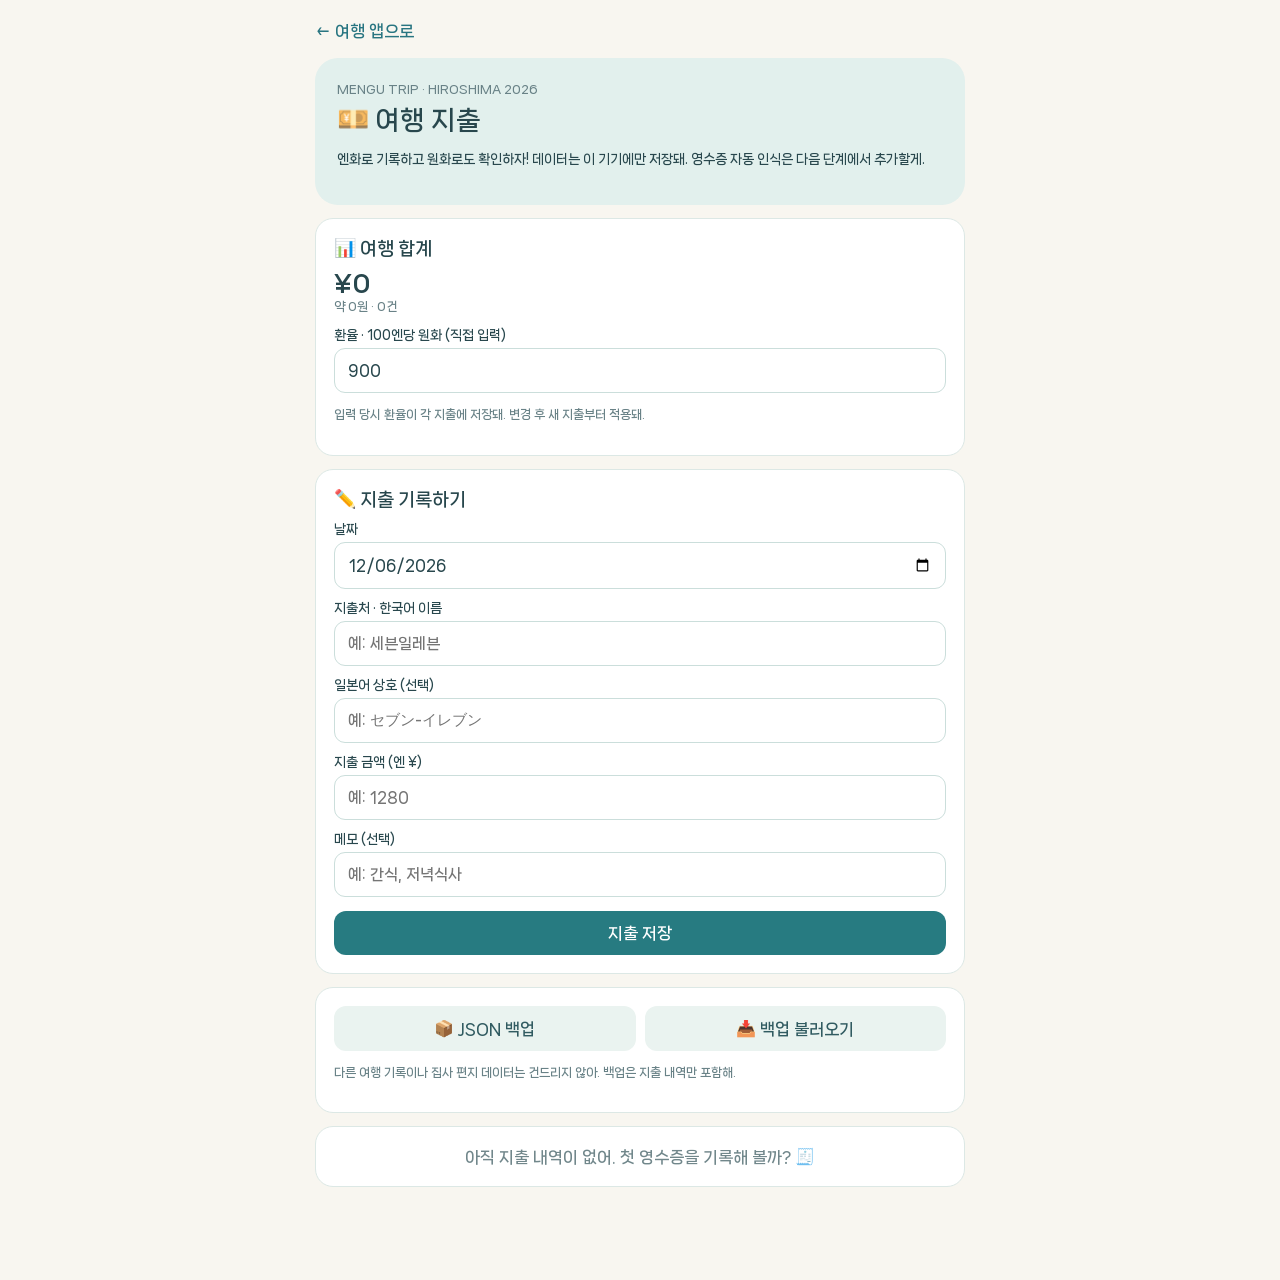
==== expenses.html @ 41f255ac "Add offline expense tracker with date groups, yen and KRW, edit delete and JSON backup" ====
<!doctype html><html lang="ko"><head><meta charset="utf-8"><meta name="viewport" content="width=device-width,initial-scale=1"><meta name="theme-color" content="#f8f6f0"><title>여행 지출 · MENGU TRIP</title><style>@font-face{font-family:Neo;src:url('./assets/fonts/NanumSquareNeo-Bold.woff2') format('woff2');font-weight:400 700;font-display:swap}@font-face{font-family:Neo;src:url('./assets/fonts/NanumSquareNeo-ExtraBold.woff2') format('woff2');font-weight:800 900;font-display:swap}*{box-sizing:border-box}body{background:#f8f6f0;color:#28474d;font-family:Neo,-apple-system,sans-serif;margin:0;padding:18px 14px 80px}.wrap{max-width:650px;margin:auto}.back{display:inline-block;text-decoration:none;color:#287581;margin:4px 0 18px}.hero{background:#e2f0ed;padding:22px;border-radius:23px}.hero h1{margin:5px 0;font-size:26px}.hero p{font-size:13px;line-height:1.7}.card{background:#fff;border:1px solid #dce8e5;border-radius:18px;padding:18px;margin:13px 0}h2{font-size:18px;margin:0 0 12px}label{display:block;font-size:13px;margin:12px 0 6px}input,select{width:100%;border:1px solid #cbdedb;border-radius:11px;padding:13px;background:white;font:inherit;font-size:15px;color:#28474d}.btn{border:0;border-radius:12px;background:#277b81;color:#fff;padding:13px;font:inherit;cursor:pointer}.btn.secondary{background:#eaf3f0;color:#315b61}.btn.danger{background:#fff0ed;color:#ad4b4b}.row{display:flex;gap:9px}.row>*{flex:1}.small{font-size:12px;color:#698287;line-height:1.6}.totals{font-size:24px;font-weight:900}.item{padding:14px 0;border-top:1px solid #e8eeec}.item:first-child{border-top:0}.item-head{display:flex;justify-content:space-between;gap:12px}.item-name{font-size:16px}.money{text-align:right;white-space:nowrap}.money strong{display:block}.money span{font-size:12px;color:#71878b}.dayhead{display:flex;justify-content:space-between;align-items:center;gap:10px}.dayhead h2{margin:0}.actions{display:flex;gap:8px;margin-top:10px}.actions button{padding:8px 12px;font-size:12px}.empty{color:#71878b;text-align:center;padding:20px}.note{background:#f1f6f4;border-radius:12px;padding:11px;font-size:12px;line-height:1.7}button:focus-visible,input:focus-visible{outline:3px solid #efba85;outline-offset:2px}</style></head><body><div class="wrap"><a class="back" href="./index.html">← 여행 앱으로</a><header class="hero"><div class="small">MENGU TRIP · HIROSHIMA 2026</div><h1>💴 여행 지출</h1><p>엔화로 기록하고 원화로도 확인하자! 데이터는 이 기기에만 저장돼. 영수증 자동 인식은 다음 단계에서 추가할게.</p></header><section class="card"><h2>📊 여행 합계</h2><div class="totals" id="total">¥0</div><div id="krwTotal" class="small"></div><label for="rate">환율 · 100엔당 원화 (직접 입력)</label><input id="rate" type="number" min="0.01" step="0.01" inputmode="decimal" value="900"><p class="small">입력 당시 환율이 각 지출에 저장돼. 변경 후 새 지출부터 적용돼.</p></section><section class="card"><h2 id="formTitle">✏️ 지출 기록하기</h2><form id="form"><label for="date">날짜</label><input id="date" type="date" required><label for="name">지출처 · 한국어 이름</label><input id="name" required maxlength="100" placeholder="예: 세븐일레븐"><label for="original">일본어 상호 (선택)</label><input id="original" maxlength="120" placeholder="예: セブン-イレブン"><label for="amount">지출 금액 (엔 ¥)</label><input id="amount" type="number" min="1" step="1" inputmode="numeric" required placeholder="예: 1280"><label for="memo">메모 (선택)</label><input id="memo" maxlength="200" placeholder="예: 간식, 저녁식사"><div class="row" style="margin-top:14px"><button class="btn" id="save" type="submit">지출 저장</button><button class="btn secondary" type="button" id="cancel" hidden>수정 취소</button></div></form></section><section class="card"><div class="row"><button class="btn secondary" id="export" type="button">📦 JSON 백업</button><button class="btn secondary" id="importBtn" type="button">📥 백업 불러오기</button></div><input id="importFile" type="file" accept=".json,application/json" hidden><p class="small">다른 여행 기록이나 집사 편지 데이터는 건드리지 않아. 백업은 지출 내역만 포함해.</p></section><section id="list"></section></div><script>
'use strict';const $=id=>document.getElementById(id),KEY='mengu-trip-expenses-v1',RATE='mengu-trip-expense-rate-v1';let items=[],editing=null;const yen=n=>'¥'+Math.round(n).toLocaleString('ko-KR'),won=n=>'약 '+Math.round(n).toLocaleString('ko-KR')+'원';const today=()=>new Date().toLocaleDateString('sv-SE');function load(){try{const v=JSON.parse(localStorage.getItem(KEY)||'[]');items=Array.isArray(v)?v.filter(x=>x&&typeof x.id==='string'&&Number.isFinite(+x.amount)&&+x.amount>0):[];}catch{items=[];}const r=+localStorage.getItem(RATE);if(Number.isFinite(r)&&r>0)$('rate').value=r;$('date').value=today();render();}function save(){try{localStorage.setItem(KEY,JSON.stringify(items));return true;}catch(e){alert('저장에 실패했어. 저장 공간을 확인해 줘.');return false;}}function rate(){const r=Number($('rate').value);return Number.isFinite(r)&&r>0?r:900;}function formatDay(d){return d.replace(/-/g,'. ')}function render(){const total=items.reduce((a,b)=>a+Number(b.amount),0),krw=items.reduce((a,b)=>a+Number(b.amount)*Number(b.rate)/100,0);$('total').textContent=yen(total);$('krwTotal').textContent=won(krw)+' · '+items.length+'건';const root=$('list');root.replaceChildren();const days=[...new Set(items.map(x=>x.date))].sort().reverse();if(!days.length){const e=document.createElement('section');e.className='card empty';e.textContent='아직 지출 내역이 없어. 첫 영수증을 기록해 볼까? 🧾';root.append(e);return;}days.forEach(date=>{const dayItems=items.filter(x=>x.date===date),box=document.createElement('section');box.className='card';const head=document.createElement('div');head.className='dayhead';const title=document.createElement('h2');title.textContent='📅 '+formatDay(date);const subtotal=document.createElement('strong');subtotal.textContent=yen(dayItems.reduce((a,b)=>a+Number(b.amount),0));head.append(title,subtotal);box.append(head);dayItems.forEach(item=>{const row=document.createElement('div');row.className='item';const top=document.createElement('div');top.className='item-head';const info=document.createElement('div');const nm=document.createElement('strong');nm.className='item-name';nm.textContent=item.name;info.append(nm);if(item.original){const j=document.createElement('div');j.className='small';j.textContent=item.original;info.append(j);}if(item.memo){const m=document.createElement('div');m.className='small';m.textContent=item.memo;info.append(m);}const cost=document.createElement('div');cost.className='money';const y=document.createElement('strong');y.textContent=yen(item.amount);const k=document.createElement('span');k.textContent=won(item.amount*item.rate/100);cost.append(y,k);top.append(info,cost);const actions=document.createElement('div');actions.className='actions';const edit=document.createElement('button');edit.className='btn secondary';edit.textContent='수정';edit.onclick=()=>startEdit(item.id);const del=document.createElement('button');del.className='btn danger';del.textContent='삭제';del.onclick=()=>{if(confirm(item.name+' 지출을 삭제할까?')){const next=items.filter(x=>x.id!==item.id);const old=items;items=next;if(!save())items=old;render();}};actions.append(edit,del);row.append(top,actions);box.append(row);});root.append(box);});}function startEdit(id){const item=items.find(x=>x.id===id);if(!item)return;editing=id;for(const key of ['date','name','original','amount','memo'])$(key).value=item[key]??'';$('formTitle').textContent='✏️ 지출 수정하기';$('save').textContent='수정 저장';$('cancel').hidden=false;document.getElementById('form').scrollIntoView({behavior:'smooth',block:'start'});}function reset(){editing=null;$('form').reset();$('date').value=today();$('formTitle').textContent='✏️ 지출 기록하기';$('save').textContent='지출 저장';$('cancel').hidden=true;}$('form').onsubmit=e=>{e.preventDefault();const amount=Number($('amount').value),r=rate(),date=$('date').value,name=$('name').value.trim();if(!/^\d{4}-\d{2}-\d{2}$/.test(date)||!name||!Number.isSafeInteger(amount)||amount<1||!Number.isFinite(r)||r<=0){alert('날짜, 지출처, 금액, 환율을 확인해 줘.');return;}const prev=items;const old=editing?items.find(x=>x.id===editing):null;const item={id:old?.id||('e-'+Date.now()+'-'+Math.random().toString(36).slice(2)),date,name,original:$('original').value.trim(),amount,memo:$('memo').value.trim(),rate:old?.rate??r};items=old?items.map(x=>x.id===old.id?item:x):[...items,item];if(!save()){items=prev;return;}reset();render();};$('cancel').onclick=reset;$('rate').onchange=()=>{const r=Number($('rate').value);if(!Number.isFinite(r)||r<=0){alert('환율은 0보다 커야 해.');return;}try{localStorage.setItem(RATE,String(r));}catch(e){alert('환율 저장에 실패했어.');}};$('export').onclick=()=>{const blob=new Blob([JSON.stringify({app:'MENGU TRIP',type:'expenses',version:1,exportedAt:new Date().toISOString(),items},null,2)],{type:'application/json'});const a=document.createElement('a');const url=URL.createObjectURL(blob);a.href=url;a.download='mengu-trip-expenses-'+today()+'.json';a.click();setTimeout(()=>URL.revokeObjectURL(url),1500);};$('importBtn').onclick=()=>$('importFile').click();$('importFile').onchange=async e=>{const file=e.target.files?.[0];if(!file)return;try{const data=JSON.parse(await file.text());if(data.type!=='expenses'||!Array.isArray(data.items))throw Error('지출 백업 파일이 아니야');const valid=data.items.filter(x=>x&&typeof x.id==='string'&&/^\d{4}-\d{2}-\d{2}$/.test(x.date)&&typeof x.name==='string'&&Number.isSafeInteger(Number(x.amount))&&Number(x.amount)>0&&Number.isFinite(Number(x.rate))&&Number(x.rate)>0);if(valid.length!==data.items.length)throw Error('일부 항목의 데이터가 잘못됐어');if(!confirm('현재 지출 '+items.length+'건을 백업 '+valid.length+'건으로 교체할까?'))return;const old=items;items=valid;if(!save()){items=old;return;}reset();render();alert('지출 내역을 불러왔어!');}catch(err){alert('불러오지 못했어: '+err.message);}finally{e.target.value='';}};load();
</script></body></html>
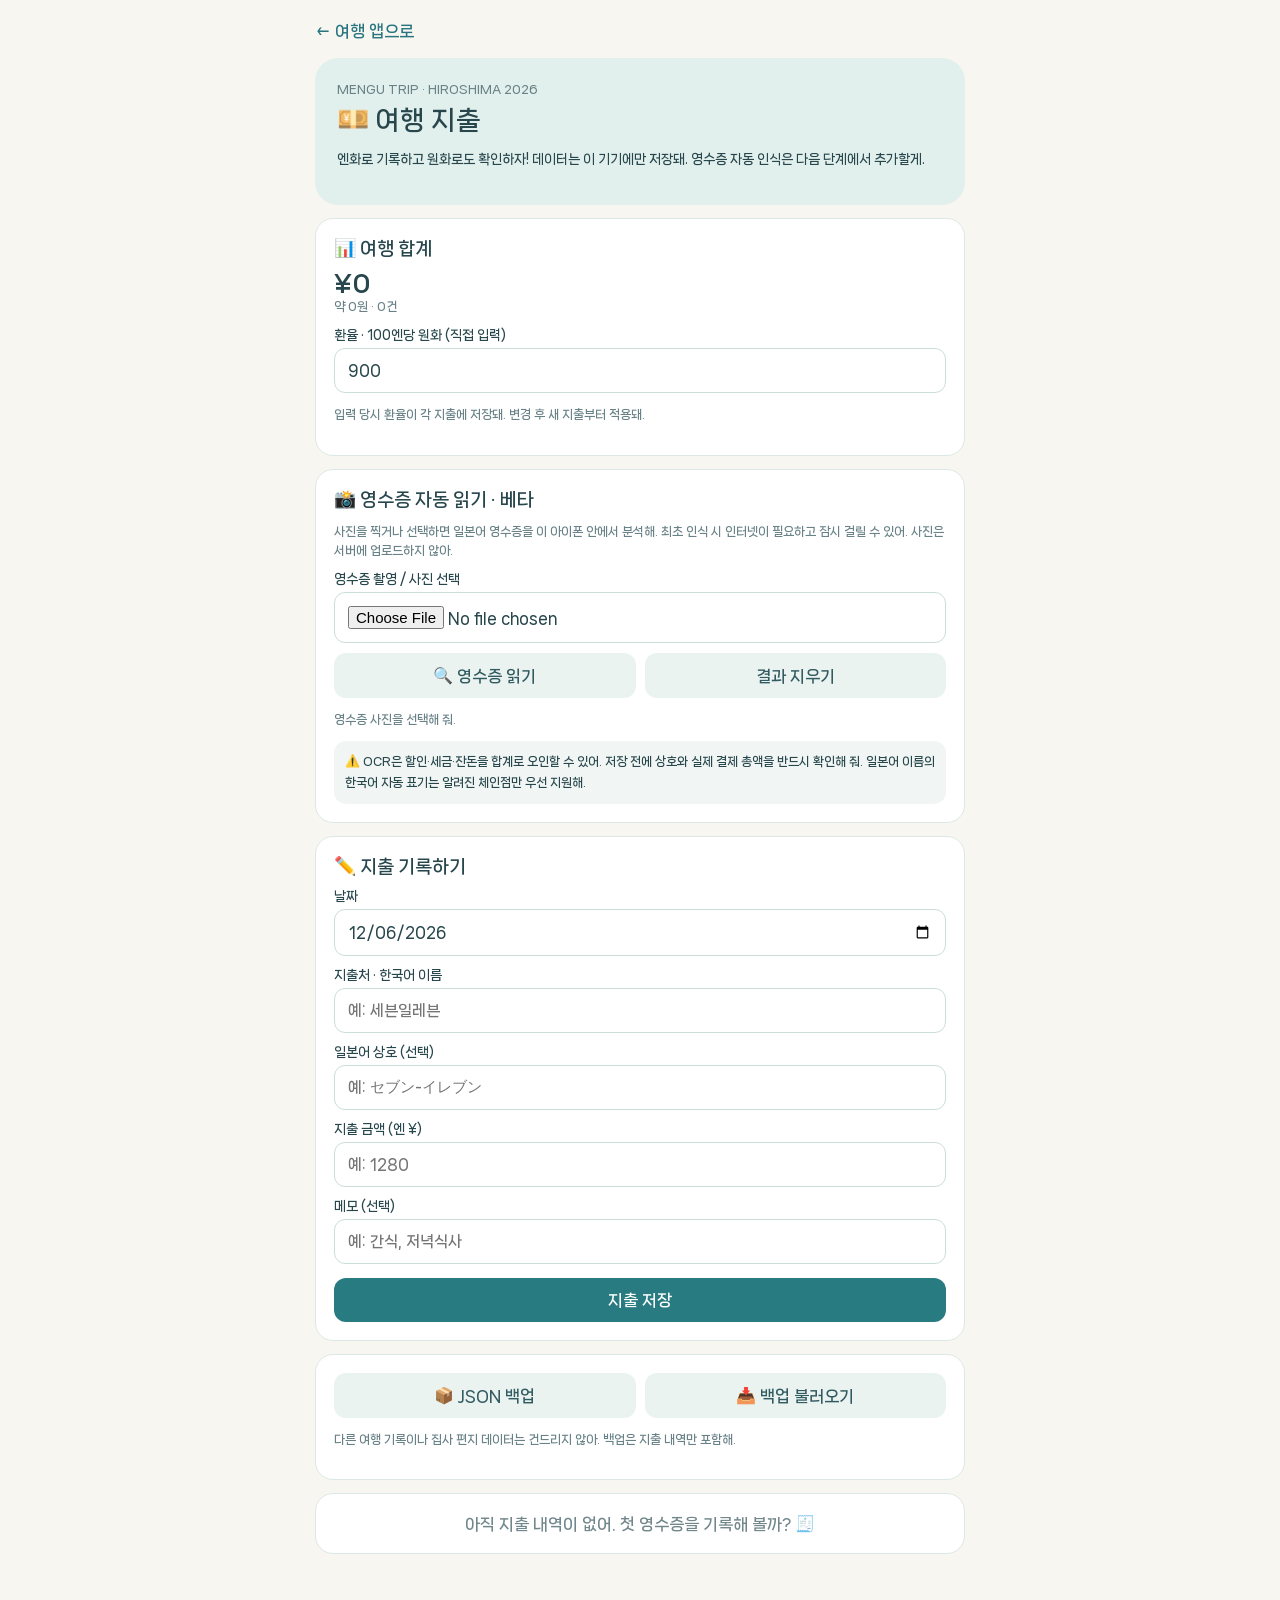
==== commit d7e7e556: "Add on-device Japanese receipt OCR via online-loaded Tesseract.js with merchant and total review" ====
--- a/expenses.html
+++ b/expenses.html
@@ -1,3 +1,11 @@
-<!doctype html><html lang="ko"><head><meta charset="utf-8"><meta name="viewport" content="width=device-width,initial-scale=1"><meta name="theme-color" content="#f8f6f0"><title>여행 지출 · MENGU TRIP</title><style>@font-face{font-family:Neo;src:url('./assets/fonts/NanumSquareNeo-Bold.woff2') format('woff2');font-weight:400 700;font-display:swap}@font-face{font-family:Neo;src:url('./assets/fonts/NanumSquareNeo-ExtraBold.woff2') format('woff2');font-weight:800 900;font-display:swap}*{box-sizing:border-box}body{background:#f8f6f0;color:#28474d;font-family:Neo,-apple-system,sans-serif;margin:0;padding:18px 14px 80px}.wrap{max-width:650px;margin:auto}.back{display:inline-block;text-decoration:none;color:#287581;margin:4px 0 18px}.hero{background:#e2f0ed;padding:22px;border-radius:23px}.hero h1{margin:5px 0;font-size:26px}.hero p{font-size:13px;line-height:1.7}.card{background:#fff;border:1px solid #dce8e5;border-radius:18px;padding:18px;margin:13px 0}h2{font-size:18px;margin:0 0 12px}label{display:block;font-size:13px;margin:12px 0 6px}input,select{width:100%;border:1px solid #cbdedb;border-radius:11px;padding:13px;background:white;font:inherit;font-size:15px;color:#28474d}.btn{border:0;border-radius:12px;background:#277b81;color:#fff;padding:13px;font:inherit;cursor:pointer}.btn.secondary{background:#eaf3f0;color:#315b61}.btn.danger{background:#fff0ed;color:#ad4b4b}.row{display:flex;gap:9px}.row>*{flex:1}.small{font-size:12px;color:#698287;line-height:1.6}.totals{font-size:24px;font-weight:900}.item{padding:14px 0;border-top:1px solid #e8eeec}.item:first-child{border-top:0}.item-head{display:flex;justify-content:space-between;gap:12px}.item-name{font-size:16px}.money{text-align:right;white-space:nowrap}.money strong{display:block}.money span{font-size:12px;color:#71878b}.dayhead{display:flex;justify-content:space-between;align-items:center;gap:10px}.dayhead h2{margin:0}.actions{display:flex;gap:8px;margin-top:10px}.actions button{padding:8px 12px;font-size:12px}.empty{color:#71878b;text-align:center;padding:20px}.note{background:#f1f6f4;border-radius:12px;padding:11px;font-size:12px;line-height:1.7}button:focus-visible,input:focus-visible{outline:3px solid #efba85;outline-offset:2px}</style></head><body><div class="wrap"><a class="back" href="./index.html">← 여행 앱으로</a><header class="hero"><div class="small">MENGU TRIP · HIROSHIMA 2026</div><h1>💴 여행 지출</h1><p>엔화로 기록하고 원화로도 확인하자! 데이터는 이 기기에만 저장돼. 영수증 자동 인식은 다음 단계에서 추가할게.</p></header><section class="card"><h2>📊 여행 합계</h2><div class="totals" id="total">¥0</div><div id="krwTotal" class="small"></div><label for="rate">환율 · 100엔당 원화 (직접 입력)</label><input id="rate" type="number" min="0.01" step="0.01" inputmode="decimal" value="900"><p class="small">입력 당시 환율이 각 지출에 저장돼. 변경 후 새 지출부터 적용돼.</p></section><section class="card"><h2 id="formTitle">✏️ 지출 기록하기</h2><form id="form"><label for="date">날짜</label><input id="date" type="date" required><label for="name">지출처 · 한국어 이름</label><input id="name" required maxlength="100" placeholder="예: 세븐일레븐"><label for="original">일본어 상호 (선택)</label><input id="original" maxlength="120" placeholder="예: セブン-イレブン"><label for="amount">지출 금액 (엔 ¥)</label><input id="amount" type="number" min="1" step="1" inputmode="numeric" required placeholder="예: 1280"><label for="memo">메모 (선택)</label><input id="memo" maxlength="200" placeholder="예: 간식, 저녁식사"><div class="row" style="margin-top:14px"><button class="btn" id="save" type="submit">지출 저장</button><button class="btn secondary" type="button" id="cancel" hidden>수정 취소</button></div></form></section><section class="card"><div class="row"><button class="btn secondary" id="export" type="button">📦 JSON 백업</button><button class="btn secondary" id="importBtn" type="button">📥 백업 불러오기</button></div><input id="importFile" type="file" accept=".json,application/json" hidden><p class="small">다른 여행 기록이나 집사 편지 데이터는 건드리지 않아. 백업은 지출 내역만 포함해.</p></section><section id="list"></section></div><script>
-'use strict';const $=id=>document.getElementById(id),KEY='mengu-trip-expenses-v1',RATE='mengu-trip-expense-rate-v1';let items=[],editing=null;const yen=n=>'¥'+Math.round(n).toLocaleString('ko-KR'),won=n=>'약 '+Math.round(n).toLocaleString('ko-KR')+'원';const today=()=>new Date().toLocaleDateString('sv-SE');function load(){try{const v=JSON.parse(localStorage.getItem(KEY)||'[]');items=Array.isArray(v)?v.filter(x=>x&&typeof x.id==='string'&&Number.isFinite(+x.amount)&&+x.amount>0):[];}catch{items=[];}const r=+localStorage.getItem(RATE);if(Number.isFinite(r)&&r>0)$('rate').value=r;$('date').value=today();render();}function save(){try{localStorage.setItem(KEY,JSON.stringify(items));return true;}catch(e){alert('저장에 실패했어. 저장 공간을 확인해 줘.');return false;}}function rate(){const r=Number($('rate').value);return Number.isFinite(r)&&r>0?r:900;}function formatDay(d){return d.replace(/-/g,'. ')}function render(){const total=items.reduce((a,b)=>a+Number(b.amount),0),krw=items.reduce((a,b)=>a+Number(b.amount)*Number(b.rate)/100,0);$('total').textContent=yen(total);$('krwTotal').textContent=won(krw)+' · '+items.length+'건';const root=$('list');root.replaceChildren();const days=[...new Set(items.map(x=>x.date))].sort().reverse();if(!days.length){const e=document.createElement('section');e.className='card empty';e.textContent='아직 지출 내역이 없어. 첫 영수증을 기록해 볼까? 🧾';root.append(e);return;}days.forEach(date=>{const dayItems=items.filter(x=>x.date===date),box=document.createElement('section');box.className='card';const head=document.createElement('div');head.className='dayhead';const title=document.createElement('h2');title.textContent='📅 '+formatDay(date);const subtotal=document.createElement('strong');subtotal.textContent=yen(dayItems.reduce((a,b)=>a+Number(b.amount),0));head.append(title,subtotal);box.append(head);dayItems.forEach(item=>{const row=document.createElement('div');row.className='item';const top=document.createElement('div');top.className='item-head';const info=document.createElement('div');const nm=document.createElement('strong');nm.className='item-name';nm.textContent=item.name;info.append(nm);if(item.original){const j=document.createElement('div');j.className='small';j.textContent=item.original;info.append(j);}if(item.memo){const m=document.createElement('div');m.className='small';m.textContent=item.memo;info.append(m);}const cost=document.createElement('div');cost.className='money';const y=document.createElement('strong');y.textContent=yen(item.amount);const k=document.createElement('span');k.textContent=won(item.amount*item.rate/100);cost.append(y,k);top.append(info,cost);const actions=document.createElement('div');actions.className='actions';const edit=document.createElement('button');edit.className='btn secondary';edit.textContent='수정';edit.onclick=()=>startEdit(item.id);const del=document.createElement('button');del.className='btn danger';del.textContent='삭제';del.onclick=()=>{if(confirm(item.name+' 지출을 삭제할까?')){const next=items.filter(x=>x.id!==item.id);const old=items;items=next;if(!save())items=old;render();}};actions.append(edit,del);row.append(top,actions);box.append(row);});root.append(box);});}function startEdit(id){const item=items.find(x=>x.id===id);if(!item)return;editing=id;for(const key of ['date','name','original','amount','memo'])$(key).value=item[key]??'';$('formTitle').textContent='✏️ 지출 수정하기';$('save').textContent='수정 저장';$('cancel').hidden=false;document.getElementById('form').scrollIntoView({behavior:'smooth',block:'start'});}function reset(){editing=null;$('form').reset();$('date').value=today();$('formTitle').textContent='✏️ 지출 기록하기';$('save').textContent='지출 저장';$('cancel').hidden=true;}$('form').onsubmit=e=>{e.preventDefault();const amount=Number($('amount').value),r=rate(),date=$('date').value,name=$('name').value.trim();if(!/^\d{4}-\d{2}-\d{2}$/.test(date)||!name||!Number.isSafeInteger(amount)||amount<1||!Number.isFinite(r)||r<=0){alert('날짜, 지출처, 금액, 환율을 확인해 줘.');return;}const prev=items;const old=editing?items.find(x=>x.id===editing):null;const item={id:old?.id||('e-'+Date.now()+'-'+Math.random().toString(36).slice(2)),date,name,original:$('original').value.trim(),amount,memo:$('memo').value.trim(),rate:old?.rate??r};items=old?items.map(x=>x.id===old.id?item:x):[...items,item];if(!save()){items=prev;return;}reset();render();};$('cancel').onclick=reset;$('rate').onchange=()=>{const r=Number($('rate').value);if(!Number.isFinite(r)||r<=0){alert('환율은 0보다 커야 해.');return;}try{localStorage.setItem(RATE,String(r));}catch(e){alert('환율 저장에 실패했어.');}};$('export').onclick=()=>{const blob=new Blob([JSON.stringify({app:'MENGU TRIP',type:'expenses',version:1,exportedAt:new Date().toISOString(),items},null,2)],{type:'application/json'});const a=document.createElement('a');const url=URL.createObjectURL(blob);a.href=url;a.download='mengu-trip-expenses-'+today()+'.json';a.click();setTimeout(()=>URL.revokeObjectURL(url),1500);};$('importBtn').onclick=()=>$('importFile').click();$('importFile').onchange=async e=>{const file=e.target.files?.[0];if(!file)return;try{const data=JSON.parse(await file.text());if(data.type!=='expenses'||!Array.isArray(data.items))throw Error('지출 백업 파일이 아니야');const valid=data.items.filter(x=>x&&typeof x.id==='string'&&/^\d{4}-\d{2}-\d{2}$/.test(x.date)&&typeof x.name==='string'&&Number.isSafeInteger(Number(x.amount))&&Number(x.amount)>0&&Number.isFinite(Number(x.rate))&&Number(x.rate)>0);if(valid.length!==data.items.length)throw Error('일부 항목의 데이터가 잘못됐어');if(!confirm('현재 지출 '+items.length+'건을 백업 '+valid.length+'건으로 교체할까?'))return;const old=items;items=valid;if(!save()){items=old;return;}reset();render();alert('지출 내역을 불러왔어!');}catch(err){alert('불러오지 못했어: '+err.message);}finally{e.target.value='';}};load();
+<!doctype html><html lang="ko"><head><meta charset="utf-8"><meta name="viewport" content="width=device-width,initial-scale=1"><meta name="theme-color" content="#f8f6f0"><title>여행 지출 · MENGU TRIP</title><style>@font-face{font-family:Neo;src:url('./assets/fonts/NanumSquareNeo-Bold.woff2') format('woff2');font-weight:400 700;font-display:swap}@font-face{font-family:Neo;src:url('./assets/fonts/NanumSquareNeo-ExtraBold.woff2') format('woff2');font-weight:800 900;font-display:swap}*{box-sizing:border-box}body{background:#f8f6f0;color:#28474d;font-family:Neo,-apple-system,sans-serif;margin:0;padding:18px 14px 80px}.wrap{max-width:650px;margin:auto}.back{display:inline-block;text-decoration:none;color:#287581;margin:4px 0 18px}.hero{background:#e2f0ed;padding:22px;border-radius:23px}.hero h1{margin:5px 0;font-size:26px}.hero p{font-size:13px;line-height:1.7}.card{background:#fff;border:1px solid #dce8e5;border-radius:18px;padding:18px;margin:13px 0}h2{font-size:18px;margin:0 0 12px}label{display:block;font-size:13px;margin:12px 0 6px}input,select{width:100%;border:1px solid #cbdedb;border-radius:11px;padding:13px;background:white;font:inherit;font-size:15px;color:#28474d}.btn{border:0;border-radius:12px;background:#277b81;color:#fff;padding:13px;font:inherit;cursor:pointer}.btn.secondary{background:#eaf3f0;color:#315b61}.btn.danger{background:#fff0ed;color:#ad4b4b}.row{display:flex;gap:9px}.row>*{flex:1}.small{font-size:12px;color:#698287;line-height:1.6}.totals{font-size:24px;font-weight:900}.item{padding:14px 0;border-top:1px solid #e8eeec}.item:first-child{border-top:0}.item-head{display:flex;justify-content:space-between;gap:12px}.item-name{font-size:16px}.money{text-align:right;white-space:nowrap}.money strong{display:block}.money span{font-size:12px;color:#71878b}.dayhead{display:flex;justify-content:space-between;align-items:center;gap:10px}.dayhead h2{margin:0}.actions{display:flex;gap:8px;margin-top:10px}.actions button{padding:8px 12px;font-size:12px}.empty{color:#71878b;text-align:center;padding:20px}.note{background:#f1f6f4;border-radius:12px;padding:11px;font-size:12px;line-height:1.7}button:focus-visible,input:focus-visible{outline:3px solid #efba85;outline-offset:2px}</style></head><body><div class="wrap"><a class="back" href="./index.html">← 여행 앱으로</a><header class="hero"><div class="small">MENGU TRIP · HIROSHIMA 2026</div><h1>💴 여행 지출</h1><p>엔화로 기록하고 원화로도 확인하자! 데이터는 이 기기에만 저장돼. 영수증 자동 인식은 다음 단계에서 추가할게.</p></header><section class="card"><h2>📊 여행 합계</h2><div class="totals" id="total">¥0</div><div id="krwTotal" class="small"></div><label for="rate">환율 · 100엔당 원화 (직접 입력)</label><input id="rate" type="number" min="0.01" step="0.01" inputmode="decimal" value="900"><p class="small">입력 당시 환율이 각 지출에 저장돼. 변경 후 새 지출부터 적용돼.</p></section><section class="card"><h2>📸 영수증 자동 읽기 · 베타</h2><p class="small">사진을 찍거나 선택하면 일본어 영수증을 이 아이폰 안에서 분석해. 최초 인식 시 인터넷이 필요하고 잠시 걸릴 수 있어. 사진은 서버에 업로드하지 않아.</p><label for="receipt">영수증 촬영 / 사진 선택</label><input id="receipt" type="file" accept="image/*" capture="environment"><div class="row" style="margin-top:10px"><button class="btn secondary" id="recognize" type="button">🔍 영수증 읽기</button><button class="btn secondary" id="clearOcr" type="button">결과 지우기</button></div><p id="ocrStatus" class="small" role="status" aria-live="polite">영수증 사진을 선택해 줘.</p><details id="ocrDetails" hidden><summary>인식된 원문 확인</summary><pre id="ocrText" style="white-space:pre-wrap;overflow-wrap:anywhere;font-size:12px;max-height:250px;overflow:auto"></pre></details><div class="note">⚠️ OCR은 할인·세금·잔돈을 합계로 오인할 수 있어. <strong>저장 전에 상호와 실제 결제 총액을 반드시 확인해 줘.</strong> 일본어 이름의 한국어 자동 표기는 알려진 체인점만 우선 지원해.</div></section><section class="card"><h2 id="formTitle">✏️ 지출 기록하기</h2><form id="form"><label for="date">날짜</label><input id="date" type="date" required><label for="name">지출처 · 한국어 이름</label><input id="name" required maxlength="100" placeholder="예: 세븐일레븐"><label for="original">일본어 상호 (선택)</label><input id="original" maxlength="120" placeholder="예: セブン-イレブン"><label for="amount">지출 금액 (엔 ¥)</label><input id="amount" type="number" min="1" step="1" inputmode="numeric" required placeholder="예: 1280"><label for="memo">메모 (선택)</label><input id="memo" maxlength="200" placeholder="예: 간식, 저녁식사"><div class="row" style="margin-top:14px"><button class="btn" id="save" type="submit">지출 저장</button><button class="btn secondary" type="button" id="cancel" hidden>수정 취소</button></div></form></section><section class="card"><div class="row"><button class="btn secondary" id="export" type="button">📦 JSON 백업</button><button class="btn secondary" id="importBtn" type="button">📥 백업 불러오기</button></div><input id="importFile" type="file" accept=".json,application/json" hidden><p class="small">다른 여행 기록이나 집사 편지 데이터는 건드리지 않아. 백업은 지출 내역만 포함해.</p></section><section id="list"></section></div><script>
+'use strict';const $=id=>document.getElementById(id),KEY='mengu-trip-expenses-v1',RATE='mengu-trip-expense-rate-v1';let items=[],editing=null;const yen=n=>'¥'+Math.round(n).toLocaleString('ko-KR'),won=n=>'약 '+Math.round(n).toLocaleString('ko-KR')+'원';const today=()=>new Date().toLocaleDateString('sv-SE');function load(){try{const v=JSON.parse(localStorage.getItem(KEY)||'[]');items=Array.isArray(v)?v.filter(x=>x&&typeof x.id==='string'&&Number.isFinite(+x.amount)&&+x.amount>0):[];}catch{items=[];}const r=+localStorage.getItem(RATE);if(Number.isFinite(r)&&r>0)$('rate').value=r;$('date').value=today();render();}function save(){try{localStorage.setItem(KEY,JSON.stringify(items));return true;}catch(e){alert('저장에 실패했어. 저장 공간을 확인해 줘.');return false;}}function rate(){const r=Number($('rate').value);return Number.isFinite(r)&&r>0?r:900;}function formatDay(d){return d.replace(/-/g,'. ')}function render(){const total=items.reduce((a,b)=>a+Number(b.amount),0),krw=items.reduce((a,b)=>a+Number(b.amount)*Number(b.rate)/100,0);$('total').textContent=yen(total);$('krwTotal').textContent=won(krw)+' · '+items.length+'건';const root=$('list');root.replaceChildren();const days=[...new Set(items.map(x=>x.date))].sort().reverse();if(!days.length){const e=document.createElement('section');e.className='card empty';e.textContent='아직 지출 내역이 없어. 첫 영수증을 기록해 볼까? 🧾';root.append(e);return;}days.forEach(date=>{const dayItems=items.filter(x=>x.date===date),box=document.createElement('section');box.className='card';const head=document.createElement('div');head.className='dayhead';const title=document.createElement('h2');title.textContent='📅 '+formatDay(date);const subtotal=document.createElement('strong');subtotal.textContent=yen(dayItems.reduce((a,b)=>a+Number(b.amount),0));head.append(title,subtotal);box.append(head);dayItems.forEach(item=>{const row=document.createElement('div');row.className='item';const top=document.createElement('div');top.className='item-head';const info=document.createElement('div');const nm=document.createElement('strong');nm.className='item-name';nm.textContent=item.name;info.append(nm);if(item.original){const j=document.createElement('div');j.className='small';j.textContent=item.original;info.append(j);}if(item.memo){const m=document.createElement('div');m.className='small';m.textContent=item.memo;info.append(m);}const cost=document.createElement('div');cost.className='money';const y=document.createElement('strong');y.textContent=yen(item.amount);const k=document.createElement('span');k.textContent=won(item.amount*item.rate/100);cost.append(y,k);top.append(info,cost);const actions=document.createElement('div');actions.className='actions';const edit=document.createElement('button');edit.className='btn secondary';edit.textContent='수정';edit.onclick=()=>startEdit(item.id);const del=document.createElement('button');del.className='btn danger';del.textContent='삭제';del.onclick=()=>{if(confirm(item.name+' 지출을 삭제할까?')){const next=items.filter(x=>x.id!==item.id);const old=items;items=next;if(!save())items=old;render();}};actions.append(edit,del);row.append(top,actions);box.append(row);});root.append(box);});}function startEdit(id){const item=items.find(x=>x.id===id);if(!item)return;editing=id;for(const key of ['date','name','original','amount','memo'])$(key).value=item[key]??'';$('formTitle').textContent='✏️ 지출 수정하기';$('save').textContent='수정 저장';$('cancel').hidden=false;document.getElementById('form').scrollIntoView({behavior:'smooth',block:'start'});}function reset(){editing=null;$('form').reset();$('date').value=today();$('formTitle').textContent='✏️ 지출 기록하기';$('save').textContent='지출 저장';$('cancel').hidden=true;}$('form').onsubmit=e=>{e.preventDefault();const amount=Number($('amount').value),r=rate(),date=$('date').value,name=$('name').value.trim();if(!/^\d{4}-\d{2}-\d{2}$/.test(date)||!name||!Number.isSafeInteger(amount)||amount<1||!Number.isFinite(r)||r<=0){alert('날짜, 지출처, 금액, 환율을 확인해 줘.');return;}const prev=items;const old=editing?items.find(x=>x.id===editing):null;const item={id:old?.id||('e-'+Date.now()+'-'+Math.random().toString(36).slice(2)),date,name,original:$('original').value.trim(),amount,memo:$('memo').value.trim(),rate:old?.rate??r};items=old?items.map(x=>x.id===old.id?item:x):[...items,item];if(!save()){items=prev;return;}reset();render();};$('cancel').onclick=reset;$('rate').onchange=()=>{const r=Number($('rate').value);if(!Number.isFinite(r)||r<=0){alert('환율은 0보다 커야 해.');return;}try{localStorage.setItem(RATE,String(r));}catch(e){alert('환율 저장에 실패했어.');}};$('export').onclick=()=>{const blob=new Blob([JSON.stringify({app:'MENGU TRIP',type:'expenses',version:1,exportedAt:new Date().toISOString(),items},null,2)],{type:'application/json'});const a=document.createElement('a');const url=URL.createObjectURL(blob);a.href=url;a.download='mengu-trip-expenses-'+today()+'.json';a.click();setTimeout(()=>URL.revokeObjectURL(url),1500);};$('importBtn').onclick=()=>$('importFile').click();$('importFile').onchange=async e=>{const file=e.target.files?.[0];if(!file)return;try{const data=JSON.parse(await file.text());if(data.type!=='expenses'||!Array.isArray(data.items))throw Error('지출 백업 파일이 아니야');const valid=data.items.filter(x=>x&&typeof x.id==='string'&&/^\d{4}-\d{2}-\d{2}$/.test(x.date)&&typeof x.name==='string'&&Number.isSafeInteger(Number(x.amount))&&Number(x.amount)>0&&Number.isFinite(Number(x.rate))&&Number(x.rate)>0);if(valid.length!==data.items.length)throw Error('일부 항목의 데이터가 잘못됐어');if(!confirm('현재 지출 '+items.length+'건을 백업 '+valid.length+'건으로 교체할까?'))return;const old=items;items=valid;if(!save()){items=old;return;}reset();render();alert('지출 내역을 불러왔어!');}catch(err){alert('불러오지 못했어: '+err.message);}finally{e.target.value='';}};
+// Browser-side OCR: Tesseract.js is downloaded over HTTPS on demand; no receipt image is uploaded.
+const chainNames=[[/セブン.?イレブン|７.?ＥＬＥＶＥＮ|7.?ELEVEN/i,'세븐일레븐'],[/ファミリーマート|FamilyMart/i,'패밀리마트'],[/ローソン|LAWSON/i,'로손'],[/ドン.?キホーテ|DON.?QUIJOTE/i,'돈키호테'],[/マックスバリュ|MaxValu/i,'맥스밸류'],[/イオン|AEON/i,'이온'],[/ダイソー|DAISO/i,'다이소'],[/ユニクロ|UNIQLO/i,'유니클로'],[/マツモトキヨシ/i,'마츠모토키요시'],[/スシロー/i,'스시로'],[/くら寿司/i,'쿠라스시'],[/すき家/i,'스키야'],[/松屋/i,'마츠야'],[/ローソンストア/i,'로손스토어']];
+function ocrMerchant(text){const lines=text.split(/\r?\n/).map(x=>x.trim()).filter(Boolean);const chain=chainNames.find(([re])=>re.test(text));if(chain){const orig=lines.find(line=>chain[0].test(line))||'';return {name:chain[1],original:orig.slice(0,120)};}const stop=/領収|レシート|合計|小計|消費税|電話|TEL|〒|お買上|日時|現金|クレジット|カード|釣銭|担当|番号|登録|明細|税込|税抜|取引|インボイス|^\d|http|www\./i;const line=lines.slice(0,12).find(x=>/[\u3040-\u30ff\u3400-\u9fffA-Za-z]{2,}/.test(x)&&!stop.test(x)&&x.length<65);return {name:line||'',original:line||''};}
+function ocrTotal(text){const lines=text.split(/\r?\n/).map(x=>x.trim()).filter(Boolean);const amounts=line=>[...line.matchAll(/(?:[¥￥]\s*)?([0-9０-９][0-9０-９,，.．]{0,11})\s*(?:円|[¥￥])?/g)].map(m=>Number(m[1].replace(/[０-９]/g,c=>String(c.charCodeAt(0)-65296)).replace(/[，,]/g,'').replace(/[．]/g,'.'))).filter(v=>Number.isSafeInteger(v)&&v>0&&v<10000000);const top=/合\s*計|総\s*合\s*計|お\s*支\s*払\s*い|ご\s*請\s*求|請\s*求\s*額|お買上金額|TOTAL|現計|領収金額|お支払金額/i;const exclude=/小計|税額|消費税|お預り|預り|お釣|釣銭|値引|割引|ポイント|税率|単価|おつり/i;const candidates=[];lines.forEach((line,i)=>{if(top.test(line)&&!exclude.test(line)){const tail=line.replace(/^.*?(?:合\s*計|お\s*支\s*払\s*い|ご\s*請\s*求|請\s*求\s*額|お買上金額|TOTAL|現計|領収金額|お支払金額)/i,'');let nums=amounts(tail);if(!nums.length&&i+1<lines.length)nums=amounts(lines[i+1]);if(nums.length)candidates.push({value:Math.max(...nums),i});}});return candidates.length?candidates[candidates.length-1].value:null;}
+function loadOcrLibrary(){return new Promise((resolve,reject)=>{if(window.Tesseract){resolve(window.Tesseract);return;}const script=document.createElement('script');script.src='https://cdn.jsdelivr.net/npm/tesseract.js@5.1.1/dist/tesseract.min.js';script.onload=()=>window.Tesseract?resolve(window.Tesseract):reject(Error('OCR 라이브러리를 불러오지 못했어'));script.onerror=()=>reject(Error('인터넷 연결 또는 OCR 라이브러리 다운로드에 실패했어'));document.head.append(script);});}
+$('recognize').onclick=async()=>{const file=$('receipt').files?.[0];if(!file){alert('먼저 영수증 사진을 선택해 줘.');return;}if(!navigator.onLine){alert('첫 OCR 인식에는 인터넷 연결이 필요해. 지금은 직접 입력해 줘.');return;}if(file.size>18*1024*1024){alert('18MB 이하 사진을 선택해 줘.');return;}const button=$('recognize');button.disabled=true;let worker=null;let url=null;try{$('ocrStatus').textContent='일본어 인식 엔진을 준비하고 있어… (최초 10~40초 이상 걸릴 수 있어)';const T=await loadOcrLibrary();worker=await T.createWorker('jpn+eng',1,{logger:m=>{if(m.status==='recognizing text')$('ocrStatus').textContent='영수증 읽는 중… '+Math.round((m.progress||0)*100)+'%';}});url=URL.createObjectURL(file);const result=await worker.recognize(url);const text=result.data.text||'';if(!text.trim())throw Error('글자를 찾지 못했어. 밝은 곳에서 영수증 전체가 나오게 다시 찍어 줘.');$('ocrText').textContent=text;$('ocrDetails').hidden=false;const merchant=ocrMerchant(text),total=ocrTotal(text);if(merchant.original)$('original').value=merchant.original;if(merchant.name)$('name').value=merchant.name;if(total)$('amount').value=total;$('ocrStatus').textContent='읽기 완료! '+(merchant.name?'지출처 후보 확인됨 · ':'')+(total?'합계 후보 '+yen(total)+' · ':'합계 자동 추출 실패 · ')+'아래 입력칸에서 반드시 확인 후 저장해 줘.';$('form').scrollIntoView({behavior:'smooth',block:'start'});}catch(e){$('ocrStatus').textContent='인식 실패: '+e.message+' · 수동 입력은 계속 가능해.';}finally{if(worker)try{await worker.terminate();}catch(e){}if(url)URL.revokeObjectURL(url);button.disabled=false;}};
+$('clearOcr').onclick=()=>{$('receipt').value='';$('ocrText').textContent='';$('ocrDetails').hidden=true;$('ocrStatus').textContent='영수증 사진을 선택해 줘.';};
+load();
 </script></body></html>
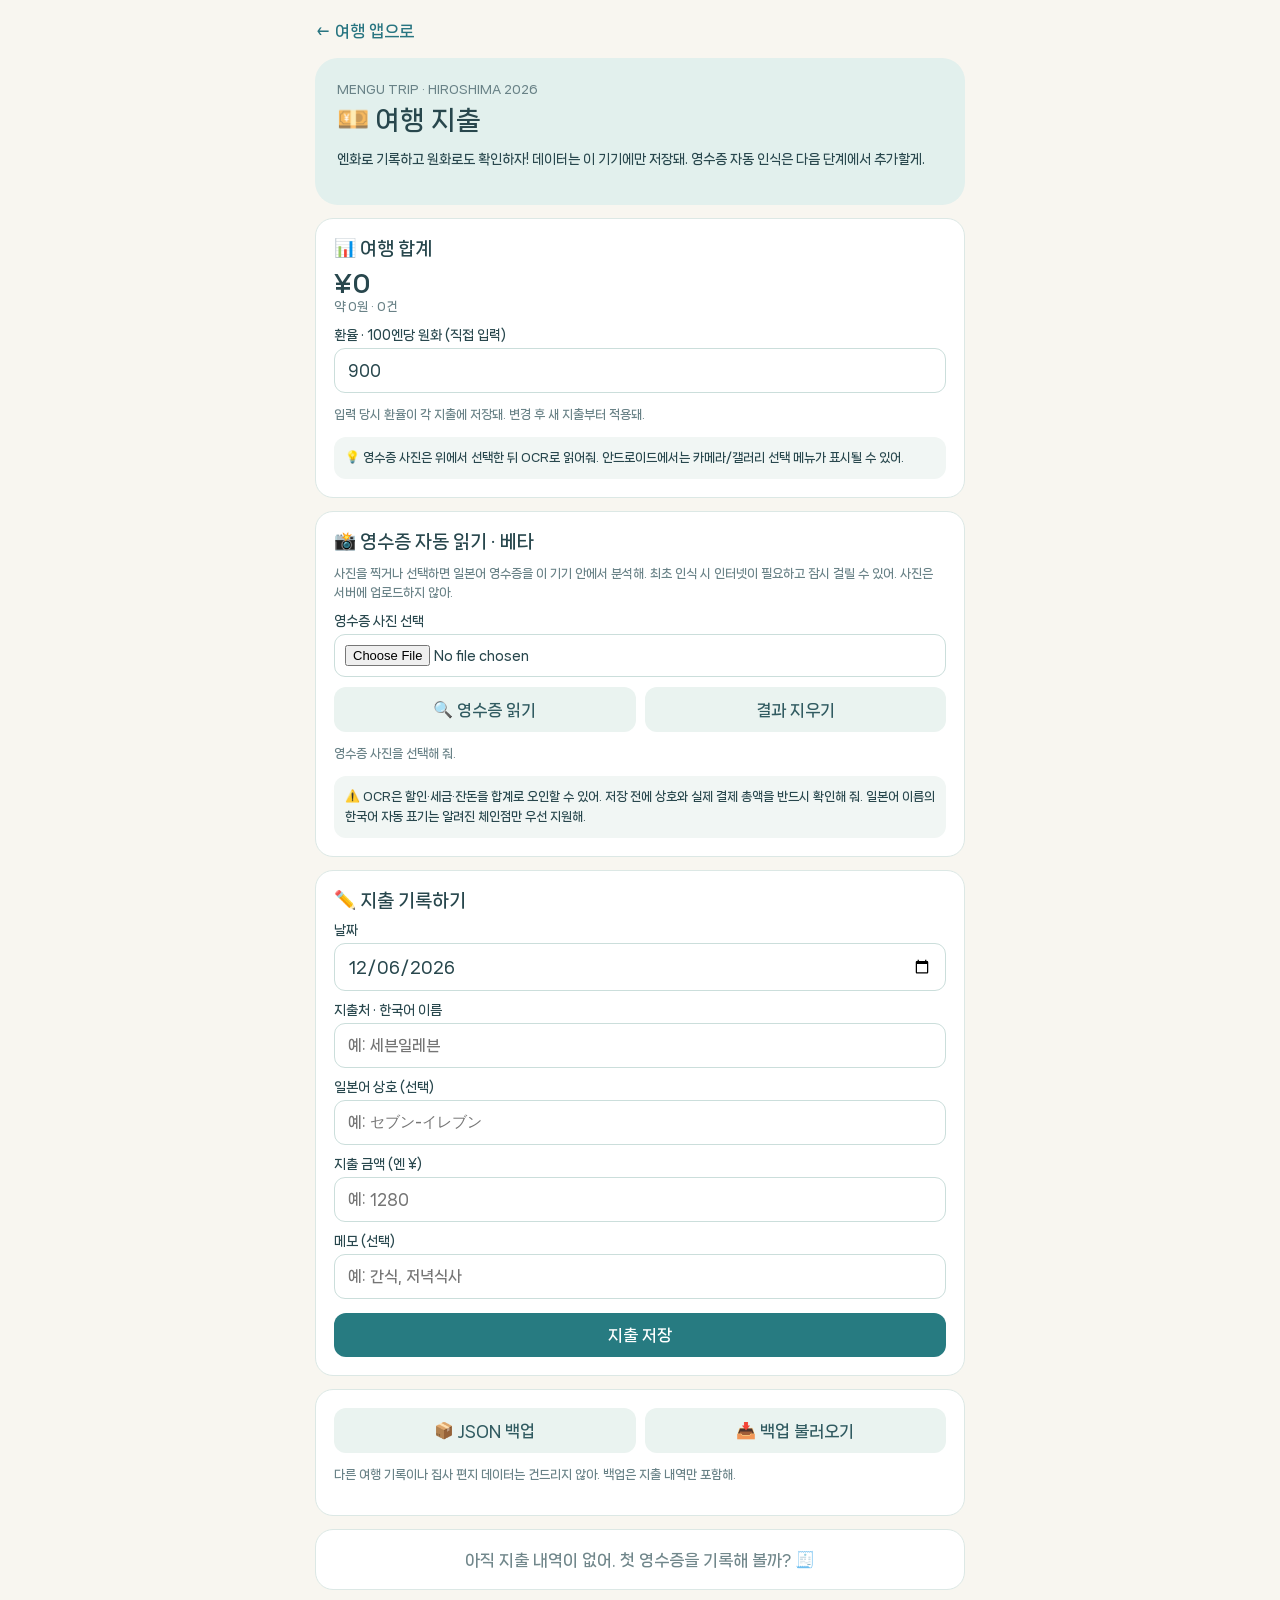
==== commit fe4184ee: "Fix iPhone date field overflow and allow Android camera/gallery chooser for receipts" ====
--- a/expenses.html
+++ b/expenses.html
@@ -1,4 +1,4 @@
-<!doctype html><html lang="ko"><head><meta charset="utf-8"><meta name="viewport" content="width=device-width,initial-scale=1"><meta name="theme-color" content="#f8f6f0"><title>여행 지출 · MENGU TRIP</title><style>@font-face{font-family:Neo;src:url('./assets/fonts/NanumSquareNeo-Bold.woff2') format('woff2');font-weight:400 700;font-display:swap}@font-face{font-family:Neo;src:url('./assets/fonts/NanumSquareNeo-ExtraBold.woff2') format('woff2');font-weight:800 900;font-display:swap}*{box-sizing:border-box}body{background:#f8f6f0;color:#28474d;font-family:Neo,-apple-system,sans-serif;margin:0;padding:18px 14px 80px}.wrap{max-width:650px;margin:auto}.back{display:inline-block;text-decoration:none;color:#287581;margin:4px 0 18px}.hero{background:#e2f0ed;padding:22px;border-radius:23px}.hero h1{margin:5px 0;font-size:26px}.hero p{font-size:13px;line-height:1.7}.card{background:#fff;border:1px solid #dce8e5;border-radius:18px;padding:18px;margin:13px 0}h2{font-size:18px;margin:0 0 12px}label{display:block;font-size:13px;margin:12px 0 6px}input,select{width:100%;border:1px solid #cbdedb;border-radius:11px;padding:13px;background:white;font:inherit;font-size:15px;color:#28474d}.btn{border:0;border-radius:12px;background:#277b81;color:#fff;padding:13px;font:inherit;cursor:pointer}.btn.secondary{background:#eaf3f0;color:#315b61}.btn.danger{background:#fff0ed;color:#ad4b4b}.row{display:flex;gap:9px}.row>*{flex:1}.small{font-size:12px;color:#698287;line-height:1.6}.totals{font-size:24px;font-weight:900}.item{padding:14px 0;border-top:1px solid #e8eeec}.item:first-child{border-top:0}.item-head{display:flex;justify-content:space-between;gap:12px}.item-name{font-size:16px}.money{text-align:right;white-space:nowrap}.money strong{display:block}.money span{font-size:12px;color:#71878b}.dayhead{display:flex;justify-content:space-between;align-items:center;gap:10px}.dayhead h2{margin:0}.actions{display:flex;gap:8px;margin-top:10px}.actions button{padding:8px 12px;font-size:12px}.empty{color:#71878b;text-align:center;padding:20px}.note{background:#f1f6f4;border-radius:12px;padding:11px;font-size:12px;line-height:1.7}button:focus-visible,input:focus-visible{outline:3px solid #efba85;outline-offset:2px}</style></head><body><div class="wrap"><a class="back" href="./index.html">← 여행 앱으로</a><header class="hero"><div class="small">MENGU TRIP · HIROSHIMA 2026</div><h1>💴 여행 지출</h1><p>엔화로 기록하고 원화로도 확인하자! 데이터는 이 기기에만 저장돼. 영수증 자동 인식은 다음 단계에서 추가할게.</p></header><section class="card"><h2>📊 여행 합계</h2><div class="totals" id="total">¥0</div><div id="krwTotal" class="small"></div><label for="rate">환율 · 100엔당 원화 (직접 입력)</label><input id="rate" type="number" min="0.01" step="0.01" inputmode="decimal" value="900"><p class="small">입력 당시 환율이 각 지출에 저장돼. 변경 후 새 지출부터 적용돼.</p></section><section class="card"><h2>📸 영수증 자동 읽기 · 베타</h2><p class="small">사진을 찍거나 선택하면 일본어 영수증을 이 아이폰 안에서 분석해. 최초 인식 시 인터넷이 필요하고 잠시 걸릴 수 있어. 사진은 서버에 업로드하지 않아.</p><label for="receipt">영수증 촬영 / 사진 선택</label><input id="receipt" type="file" accept="image/*" capture="environment"><div class="row" style="margin-top:10px"><button class="btn secondary" id="recognize" type="button">🔍 영수증 읽기</button><button class="btn secondary" id="clearOcr" type="button">결과 지우기</button></div><p id="ocrStatus" class="small" role="status" aria-live="polite">영수증 사진을 선택해 줘.</p><details id="ocrDetails" hidden><summary>인식된 원문 확인</summary><pre id="ocrText" style="white-space:pre-wrap;overflow-wrap:anywhere;font-size:12px;max-height:250px;overflow:auto"></pre></details><div class="note">⚠️ OCR은 할인·세금·잔돈을 합계로 오인할 수 있어. <strong>저장 전에 상호와 실제 결제 총액을 반드시 확인해 줘.</strong> 일본어 이름의 한국어 자동 표기는 알려진 체인점만 우선 지원해.</div></section><section class="card"><h2 id="formTitle">✏️ 지출 기록하기</h2><form id="form"><label for="date">날짜</label><input id="date" type="date" required><label for="name">지출처 · 한국어 이름</label><input id="name" required maxlength="100" placeholder="예: 세븐일레븐"><label for="original">일본어 상호 (선택)</label><input id="original" maxlength="120" placeholder="예: セブン-イレブン"><label for="amount">지출 금액 (엔 ¥)</label><input id="amount" type="number" min="1" step="1" inputmode="numeric" required placeholder="예: 1280"><label for="memo">메모 (선택)</label><input id="memo" maxlength="200" placeholder="예: 간식, 저녁식사"><div class="row" style="margin-top:14px"><button class="btn" id="save" type="submit">지출 저장</button><button class="btn secondary" type="button" id="cancel" hidden>수정 취소</button></div></form></section><section class="card"><div class="row"><button class="btn secondary" id="export" type="button">📦 JSON 백업</button><button class="btn secondary" id="importBtn" type="button">📥 백업 불러오기</button></div><input id="importFile" type="file" accept=".json,application/json" hidden><p class="small">다른 여행 기록이나 집사 편지 데이터는 건드리지 않아. 백업은 지출 내역만 포함해.</p></section><section id="list"></section></div><script>
+<!doctype html><html lang="ko"><head><meta charset="utf-8"><meta name="viewport" content="width=device-width,initial-scale=1"><meta name="theme-color" content="#f8f6f0"><title>여행 지출 · MENGU TRIP</title><style>@font-face{font-family:Neo;src:url('./assets/fonts/NanumSquareNeo-Bold.woff2') format('woff2');font-weight:400 700;font-display:swap}@font-face{font-family:Neo;src:url('./assets/fonts/NanumSquareNeo-ExtraBold.woff2') format('woff2');font-weight:800 900;font-display:swap}*{box-sizing:border-box}body{background:#f8f6f0;color:#28474d;font-family:Neo,-apple-system,sans-serif;margin:0;padding:18px 14px 80px}.wrap{max-width:650px;margin:auto}.back{display:inline-block;text-decoration:none;color:#287581;margin:4px 0 18px}.hero{background:#e2f0ed;padding:22px;border-radius:23px}.hero h1{margin:5px 0;font-size:26px}.hero p{font-size:13px;line-height:1.7}.card{background:#fff;border:1px solid #dce8e5;border-radius:18px;padding:18px;margin:13px 0}h2{font-size:18px;margin:0 0 12px}label{display:block;font-size:13px;margin:12px 0 6px}input,select{width:100%;border:1px solid #cbdedb;border-radius:11px;padding:13px;background:white;font:inherit;font-size:15px;color:#28474d}.btn{border:0;border-radius:12px;background:#277b81;color:#fff;padding:13px;font:inherit;cursor:pointer}.btn.secondary{background:#eaf3f0;color:#315b61}.btn.danger{background:#fff0ed;color:#ad4b4b}.row{display:flex;gap:9px}.row>*{flex:1}.small{font-size:12px;color:#698287;line-height:1.6}.totals{font-size:24px;font-weight:900}.item{padding:14px 0;border-top:1px solid #e8eeec}.item:first-child{border-top:0}.item-head{display:flex;justify-content:space-between;gap:12px}.item-name{font-size:16px}.money{text-align:right;white-space:nowrap}.money strong{display:block}.money span{font-size:12px;color:#71878b}.dayhead{display:flex;justify-content:space-between;align-items:center;gap:10px}.dayhead h2{margin:0}.actions{display:flex;gap:8px;margin-top:10px}.actions button{padding:8px 12px;font-size:12px}.empty{color:#71878b;text-align:center;padding:20px}.note{background:#f1f6f4;border-radius:12px;padding:11px;font-size:12px;line-height:1.7}button:focus-visible,input:focus-visible{outline:3px solid #efba85;outline-offset:2px}input[type=date]{display:block!important;min-width:0!important;max-width:100%!important;width:100%!important;box-sizing:border-box!important;overflow:hidden;font-size:16px!important}input[type=date]::-webkit-date-and-time-value{text-align:left;min-width:0}input[type=date]::-webkit-datetime-edit{padding:0;min-width:0}.row{min-width:0}.row>*{min-width:0}input[type=file]{font-size:13px;padding:10px}button{touch-action:manipulation}</style></head><body><div class="wrap"><a class="back" href="./index.html">← 여행 앱으로</a><header class="hero"><div class="small">MENGU TRIP · HIROSHIMA 2026</div><h1>💴 여행 지출</h1><p>엔화로 기록하고 원화로도 확인하자! 데이터는 이 기기에만 저장돼. 영수증 자동 인식은 다음 단계에서 추가할게.</p></header><section class="card"><h2>📊 여행 합계</h2><div class="totals" id="total">¥0</div><div id="krwTotal" class="small"></div><label for="rate">환율 · 100엔당 원화 (직접 입력)</label><input id="rate" type="number" min="0.01" step="0.01" inputmode="decimal" value="900"><p class="small">입력 당시 환율이 각 지출에 저장돼. 변경 후 새 지출부터 적용돼.</p><div class="note">💡 영수증 사진은 위에서 선택한 뒤 OCR로 읽어줘. 안드로이드에서는 카메라/갤러리 선택 메뉴가 표시될 수 있어.</div></section><section class="card"><h2>📸 영수증 자동 읽기 · 베타</h2><p class="small">사진을 찍거나 선택하면 일본어 영수증을 이 기기 안에서 분석해. 최초 인식 시 인터넷이 필요하고 잠시 걸릴 수 있어. 사진은 서버에 업로드하지 않아.</p><label for="receipt">영수증 사진 선택</label><input id="receipt" type="file" accept="image/*"><div class="row" style="margin-top:10px"><button class="btn secondary" id="recognize" type="button">🔍 영수증 읽기</button><button class="btn secondary" id="clearOcr" type="button">결과 지우기</button></div><p id="ocrStatus" class="small" role="status" aria-live="polite">영수증 사진을 선택해 줘.</p><details id="ocrDetails" hidden><summary>인식된 원문 확인</summary><pre id="ocrText" style="white-space:pre-wrap;overflow-wrap:anywhere;font-size:12px;max-height:250px;overflow:auto"></pre></details><div class="note">⚠️ OCR은 할인·세금·잔돈을 합계로 오인할 수 있어. <strong>저장 전에 상호와 실제 결제 총액을 반드시 확인해 줘.</strong> 일본어 이름의 한국어 자동 표기는 알려진 체인점만 우선 지원해.</div></section><section class="card"><h2 id="formTitle">✏️ 지출 기록하기</h2><form id="form"><label for="date">날짜</label><input id="date" type="date" required style="display:block;width:100%;min-width:0;max-width:100%;-webkit-appearance:none;appearance:none"><label for="name">지출처 · 한국어 이름</label><input id="name" required maxlength="100" placeholder="예: 세븐일레븐"><label for="original">일본어 상호 (선택)</label><input id="original" maxlength="120" placeholder="예: セブン-イレブン"><label for="amount">지출 금액 (엔 ¥)</label><input id="amount" type="number" min="1" step="1" inputmode="numeric" required placeholder="예: 1280"><label for="memo">메모 (선택)</label><input id="memo" maxlength="200" placeholder="예: 간식, 저녁식사"><div class="row" style="margin-top:14px"><button class="btn" id="save" type="submit">지출 저장</button><button class="btn secondary" type="button" id="cancel" hidden>수정 취소</button></div></form></section><section class="card"><div class="row"><button class="btn secondary" id="export" type="button">📦 JSON 백업</button><button class="btn secondary" id="importBtn" type="button">📥 백업 불러오기</button></div><input id="importFile" type="file" accept=".json,application/json" hidden><p class="small">다른 여행 기록이나 집사 편지 데이터는 건드리지 않아. 백업은 지출 내역만 포함해.</p></section><section id="list"></section></div><script>
 'use strict';const $=id=>document.getElementById(id),KEY='mengu-trip-expenses-v1',RATE='mengu-trip-expense-rate-v1';let items=[],editing=null;const yen=n=>'¥'+Math.round(n).toLocaleString('ko-KR'),won=n=>'약 '+Math.round(n).toLocaleString('ko-KR')+'원';const today=()=>new Date().toLocaleDateString('sv-SE');function load(){try{const v=JSON.parse(localStorage.getItem(KEY)||'[]');items=Array.isArray(v)?v.filter(x=>x&&typeof x.id==='string'&&Number.isFinite(+x.amount)&&+x.amount>0):[];}catch{items=[];}const r=+localStorage.getItem(RATE);if(Number.isFinite(r)&&r>0)$('rate').value=r;$('date').value=today();render();}function save(){try{localStorage.setItem(KEY,JSON.stringify(items));return true;}catch(e){alert('저장에 실패했어. 저장 공간을 확인해 줘.');return false;}}function rate(){const r=Number($('rate').value);return Number.isFinite(r)&&r>0?r:900;}function formatDay(d){return d.replace(/-/g,'. ')}function render(){const total=items.reduce((a,b)=>a+Number(b.amount),0),krw=items.reduce((a,b)=>a+Number(b.amount)*Number(b.rate)/100,0);$('total').textContent=yen(total);$('krwTotal').textContent=won(krw)+' · '+items.length+'건';const root=$('list');root.replaceChildren();const days=[...new Set(items.map(x=>x.date))].sort().reverse();if(!days.length){const e=document.createElement('section');e.className='card empty';e.textContent='아직 지출 내역이 없어. 첫 영수증을 기록해 볼까? 🧾';root.append(e);return;}days.forEach(date=>{const dayItems=items.filter(x=>x.date===date),box=document.createElement('section');box.className='card';const head=document.createElement('div');head.className='dayhead';const title=document.createElement('h2');title.textContent='📅 '+formatDay(date);const subtotal=document.createElement('strong');subtotal.textContent=yen(dayItems.reduce((a,b)=>a+Number(b.amount),0));head.append(title,subtotal);box.append(head);dayItems.forEach(item=>{const row=document.createElement('div');row.className='item';const top=document.createElement('div');top.className='item-head';const info=document.createElement('div');const nm=document.createElement('strong');nm.className='item-name';nm.textContent=item.name;info.append(nm);if(item.original){const j=document.createElement('div');j.className='small';j.textContent=item.original;info.append(j);}if(item.memo){const m=document.createElement('div');m.className='small';m.textContent=item.memo;info.append(m);}const cost=document.createElement('div');cost.className='money';const y=document.createElement('strong');y.textContent=yen(item.amount);const k=document.createElement('span');k.textContent=won(item.amount*item.rate/100);cost.append(y,k);top.append(info,cost);const actions=document.createElement('div');actions.className='actions';const edit=document.createElement('button');edit.className='btn secondary';edit.textContent='수정';edit.onclick=()=>startEdit(item.id);const del=document.createElement('button');del.className='btn danger';del.textContent='삭제';del.onclick=()=>{if(confirm(item.name+' 지출을 삭제할까?')){const next=items.filter(x=>x.id!==item.id);const old=items;items=next;if(!save())items=old;render();}};actions.append(edit,del);row.append(top,actions);box.append(row);});root.append(box);});}function startEdit(id){const item=items.find(x=>x.id===id);if(!item)return;editing=id;for(const key of ['date','name','original','amount','memo'])$(key).value=item[key]??'';$('formTitle').textContent='✏️ 지출 수정하기';$('save').textContent='수정 저장';$('cancel').hidden=false;document.getElementById('form').scrollIntoView({behavior:'smooth',block:'start'});}function reset(){editing=null;$('form').reset();$('date').value=today();$('formTitle').textContent='✏️ 지출 기록하기';$('save').textContent='지출 저장';$('cancel').hidden=true;}$('form').onsubmit=e=>{e.preventDefault();const amount=Number($('amount').value),r=rate(),date=$('date').value,name=$('name').value.trim();if(!/^\d{4}-\d{2}-\d{2}$/.test(date)||!name||!Number.isSafeInteger(amount)||amount<1||!Number.isFinite(r)||r<=0){alert('날짜, 지출처, 금액, 환율을 확인해 줘.');return;}const prev=items;const old=editing?items.find(x=>x.id===editing):null;const item={id:old?.id||('e-'+Date.now()+'-'+Math.random().toString(36).slice(2)),date,name,original:$('original').value.trim(),amount,memo:$('memo').value.trim(),rate:old?.rate??r};items=old?items.map(x=>x.id===old.id?item:x):[...items,item];if(!save()){items=prev;return;}reset();render();};$('cancel').onclick=reset;$('rate').onchange=()=>{const r=Number($('rate').value);if(!Number.isFinite(r)||r<=0){alert('환율은 0보다 커야 해.');return;}try{localStorage.setItem(RATE,String(r));}catch(e){alert('환율 저장에 실패했어.');}};$('export').onclick=()=>{const blob=new Blob([JSON.stringify({app:'MENGU TRIP',type:'expenses',version:1,exportedAt:new Date().toISOString(),items},null,2)],{type:'application/json'});const a=document.createElement('a');const url=URL.createObjectURL(blob);a.href=url;a.download='mengu-trip-expenses-'+today()+'.json';a.click();setTimeout(()=>URL.revokeObjectURL(url),1500);};$('importBtn').onclick=()=>$('importFile').click();$('importFile').onchange=async e=>{const file=e.target.files?.[0];if(!file)return;try{const data=JSON.parse(await file.text());if(data.type!=='expenses'||!Array.isArray(data.items))throw Error('지출 백업 파일이 아니야');const valid=data.items.filter(x=>x&&typeof x.id==='string'&&/^\d{4}-\d{2}-\d{2}$/.test(x.date)&&typeof x.name==='string'&&Number.isSafeInteger(Number(x.amount))&&Number(x.amount)>0&&Number.isFinite(Number(x.rate))&&Number(x.rate)>0);if(valid.length!==data.items.length)throw Error('일부 항목의 데이터가 잘못됐어');if(!confirm('현재 지출 '+items.length+'건을 백업 '+valid.length+'건으로 교체할까?'))return;const old=items;items=valid;if(!save()){items=old;return;}reset();render();alert('지출 내역을 불러왔어!');}catch(err){alert('불러오지 못했어: '+err.message);}finally{e.target.value='';}};
 // Browser-side OCR: Tesseract.js is downloaded over HTTPS on demand; no receipt image is uploaded.
 const chainNames=[[/セブン.?イレブン|７.?ＥＬＥＶＥＮ|7.?ELEVEN/i,'세븐일레븐'],[/ファミリーマート|FamilyMart/i,'패밀리마트'],[/ローソン|LAWSON/i,'로손'],[/ドン.?キホーテ|DON.?QUIJOTE/i,'돈키호테'],[/マックスバリュ|MaxValu/i,'맥스밸류'],[/イオン|AEON/i,'이온'],[/ダイソー|DAISO/i,'다이소'],[/ユニクロ|UNIQLO/i,'유니클로'],[/マツモトキヨシ/i,'마츠모토키요시'],[/スシロー/i,'스시로'],[/くら寿司/i,'쿠라스시'],[/すき家/i,'스키야'],[/松屋/i,'마츠야'],[/ローソンストア/i,'로손스토어']];
